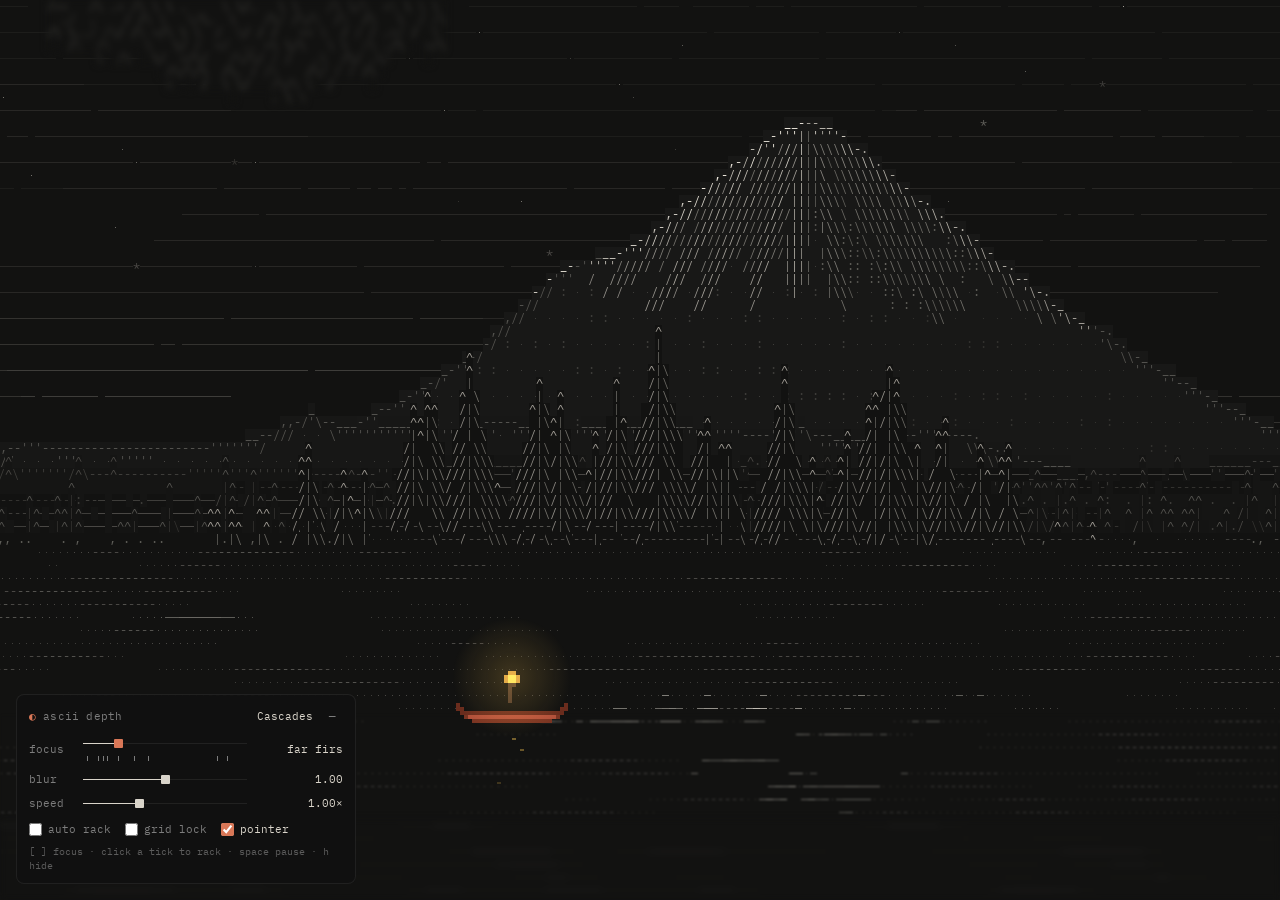
==== index.html @ dab961fb "Open on a nicer stretch of shoreline; guard history update in sandboxed frames Co-Authored-By: Claud" ====
<!doctype html>
<html lang="en">
<head>
  <meta charset="utf-8">
  <meta name="viewport" content="width=device-width, initial-scale=1, viewport-fit=cover">
  <meta name="theme-color" content="#121211">
  <title>ASCII Depth</title>
  <link rel="preconnect" href="https://fonts.googleapis.com">
  <link rel="preconnect" href="https://fonts.gstatic.com" crossorigin>
  <link href="https://fonts.googleapis.com/css2?family=IBM+Plex+Mono:wght@400;500&display=swap" rel="stylesheet">
  <link rel="stylesheet" href="styles.css">
</head>
<body>
  <main id="stage"></main>

  <!-- Plain scripts (no modules) so this also works opened straight from disk. -->
  <script src="src/noise.js"></script>
  <script src="src/engine.js"></script>
  <script src="src/scenes/pnw.js"></script>
  <script src="src/ui.js"></script>
  <script>
    // Everything is tweakable from the URL, e.g. ?focus=0.9&blur=1.5&speed=0.5&ui=0
    const q = new URLSearchParams(location.search);
    const num = (k) => (q.has(k) ? +q.get(k) : undefined);
    const flag = (k) => (q.has(k) ? q.get(k) !== '0' : undefined);

    const bg = AsciiBG.create(document.getElementById('stage'), {
      scene: AsciiBG.scenes[q.get('scene')] ? q.get('scene') : 'pnw',
      focus: num('focus'),
      blur: num('blur'),
      speed: num('speed'),
      snap: flag('snap'),
      pointer: flag('pointer'),
      autoRack: flag('rack'),
      start: num('start') ?? 40,   // open on a nice stretch of shoreline
      debug: flag('debug'),
    });

    if (q.get('ui') !== '0') AsciiBG.ui(bg);
  </script>
</body>
</html>
---- styles.css ----
:root {
  --bg: #121211;
  --panel: rgba(17, 17, 17, 0.88);
  --line: rgba(255, 255, 255, 0.07);
  --text: #d9d4ca;
  --muted: #7d7d7d;
  --accent: #d97757;
  --mono: "IBM Plex Mono", ui-monospace, SFMono-Regular, Menlo, Consolas, monospace;
}

* { box-sizing: border-box; }

html, body {
  margin: 0;
  height: 100%;
  background: var(--bg);
  color: var(--text);
  font: 12px/1.4 var(--mono);
  overflow: hidden;
}

#stage { position: fixed; inset: 0; }

/* ---------- control panel ---------- */

.ab-panel,
.ab-pill {
  position: fixed;
  left: max(16px, env(safe-area-inset-left));
  bottom: max(16px, env(safe-area-inset-bottom));
  z-index: 10;
  background: var(--panel);
  border: 1px solid var(--line);
  border-radius: 8px;
  backdrop-filter: blur(8px);
  -webkit-backdrop-filter: blur(8px);
  color: var(--text);
  font: 11px/1.4 var(--mono);
}

.ab-panel {
  width: min(340px, calc(100vw - 32px));
  padding: 10px 12px 10px;
  display: grid;
  gap: 8px;
}
.ab-panel[hidden], .ab-pill[hidden] { display: none; }

.ab-head { display: flex; align-items: center; gap: 8px; }
.ab-title { color: var(--muted); margin-right: auto; letter-spacing: 0.02em; }
.ab-scene { color: var(--text); }
.ab-title::before { content: "◐ "; color: var(--accent); }

.ab-seg { display: flex; border: 1px solid var(--line); border-radius: 5px; overflow: hidden; }
.ab-seg button,
.ab-icon,
.ab-pill {
  font: inherit;
  color: var(--muted);
  background: none;
  border: 0;
  cursor: pointer;
}
.ab-seg button { padding: 3px 9px; }
.ab-seg button + button { border-left: 1px solid var(--line); }
.ab-seg button[aria-pressed="true"] { color: var(--text); background: rgba(255, 255, 255, 0.07); }
.ab-icon { width: 22px; height: 22px; border-radius: 4px; font-size: 14px; line-height: 1; }
.ab-pill { padding: 7px 11px; }
.ab-seg button:hover, .ab-icon:hover, .ab-pill:hover { color: var(--text); }

.ab-row {
  display: grid;
  grid-template-columns: 44px 1fr 86px;
  align-items: center;
  gap: 10px;
}
.ab-row > span, .ab-row > label { color: var(--muted); }
.ab-row output { color: var(--text); text-align: right; white-space: nowrap; overflow: hidden; text-overflow: ellipsis; }

/* range: a thin rule with a square thumb, filled up to --p */
input[type="range"] {
  --p: 50%;
  -webkit-appearance: none;
  appearance: none;
  width: 100%;
  height: 16px;
  margin: 0;
  background: linear-gradient(var(--text), var(--text)) 0 50% / var(--p) 1px no-repeat,
              linear-gradient(var(--line), var(--line)) 0 50% / 100% 1px no-repeat;
  cursor: pointer;
}
input[type="range"]::-webkit-slider-thumb {
  -webkit-appearance: none;
  width: 9px; height: 9px;
  background: var(--text);
  border-radius: 1px;
}
input[type="range"]::-moz-range-thumb {
  width: 9px; height: 9px; border: 0;
  background: var(--text);
  border-radius: 1px;
}
.ab-focus input[type="range"]::-webkit-slider-thumb { background: var(--accent); }
.ab-focus input[type="range"]::-moz-range-thumb { background: var(--accent); }
input[type="range"]:focus-visible { outline: 1px solid var(--accent); outline-offset: 2px; }

.ab-track { position: relative; padding-bottom: 8px; }
.ab-ticks { position: absolute; left: 4px; right: 4px; bottom: 0; height: 8px; }
.ab-tick {
  position: absolute;
  top: 0;
  width: 9px; height: 8px;
  margin-left: -4px;
  padding: 0;
  border: 0;
  background: linear-gradient(var(--muted), var(--muted)) 50% 0 / 1px 5px no-repeat;
  cursor: pointer;
}
.ab-tick:hover { background-image: linear-gradient(var(--accent), var(--accent)); }

.ab-checks { display: flex; flex-wrap: wrap; gap: 4px 14px; padding-top: 2px; }
.ab-check { display: inline-flex; align-items: center; gap: 6px; color: var(--muted); cursor: pointer; }
.ab-check input { accent-color: var(--accent); margin: 0; }
.ab-check input:checked + span { color: var(--text); }

.ab-keys { margin: 0; color: #5c5c5c; font-size: 10px; }

@media (hover: none) { .ab-keys { display: none; } }
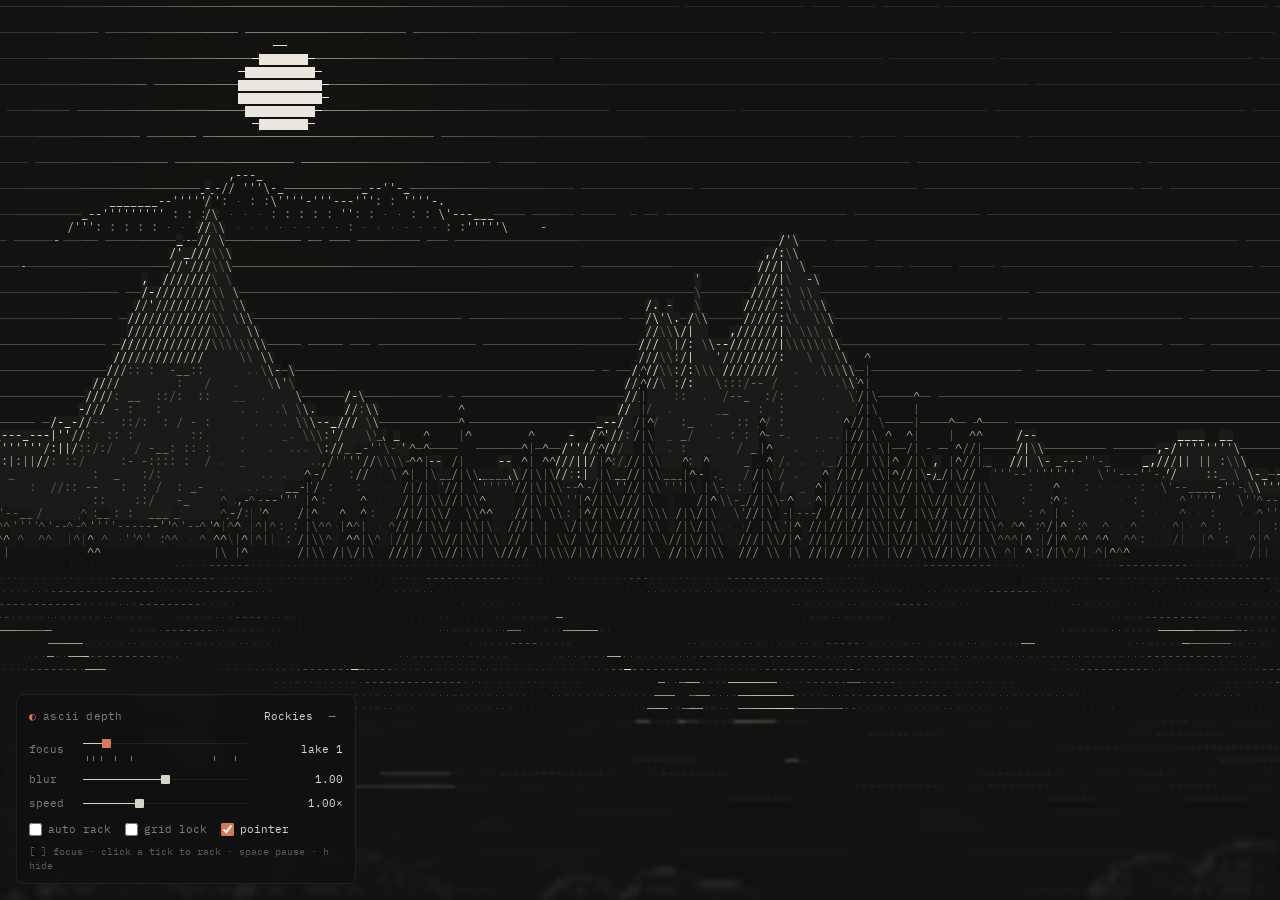
==== commit 9b3e9f94: "Switch to a daytime Canadian Rockies scene Jagged range with glaciers and tilted strata, sun and cum" ====
--- a/index.html
+++ b/index.html
@@ -16,7 +16,7 @@
   <!-- Plain scripts (no modules) so this also works opened straight from disk. -->
   <script src="src/noise.js"></script>
   <script src="src/engine.js"></script>
-  <script src="src/scenes/pnw.js"></script>
+  <script src="src/scenes/rockies.js"></script>
   <script src="src/ui.js"></script>
   <script>
     // Everything is tweakable from the URL, e.g. ?focus=0.9&blur=1.5&speed=0.5&ui=0
@@ -25,7 +25,7 @@
     const flag = (k) => (q.has(k) ? q.get(k) !== '0' : undefined);
 
     const bg = AsciiBG.create(document.getElementById('stage'), {
-      scene: AsciiBG.scenes[q.get('scene')] ? q.get('scene') : 'pnw',
+      scene: AsciiBG.scenes[q.get('scene')] ? q.get('scene') : 'rockies',
       focus: num('focus'),
       blur: num('blur'),
       speed: num('speed'),
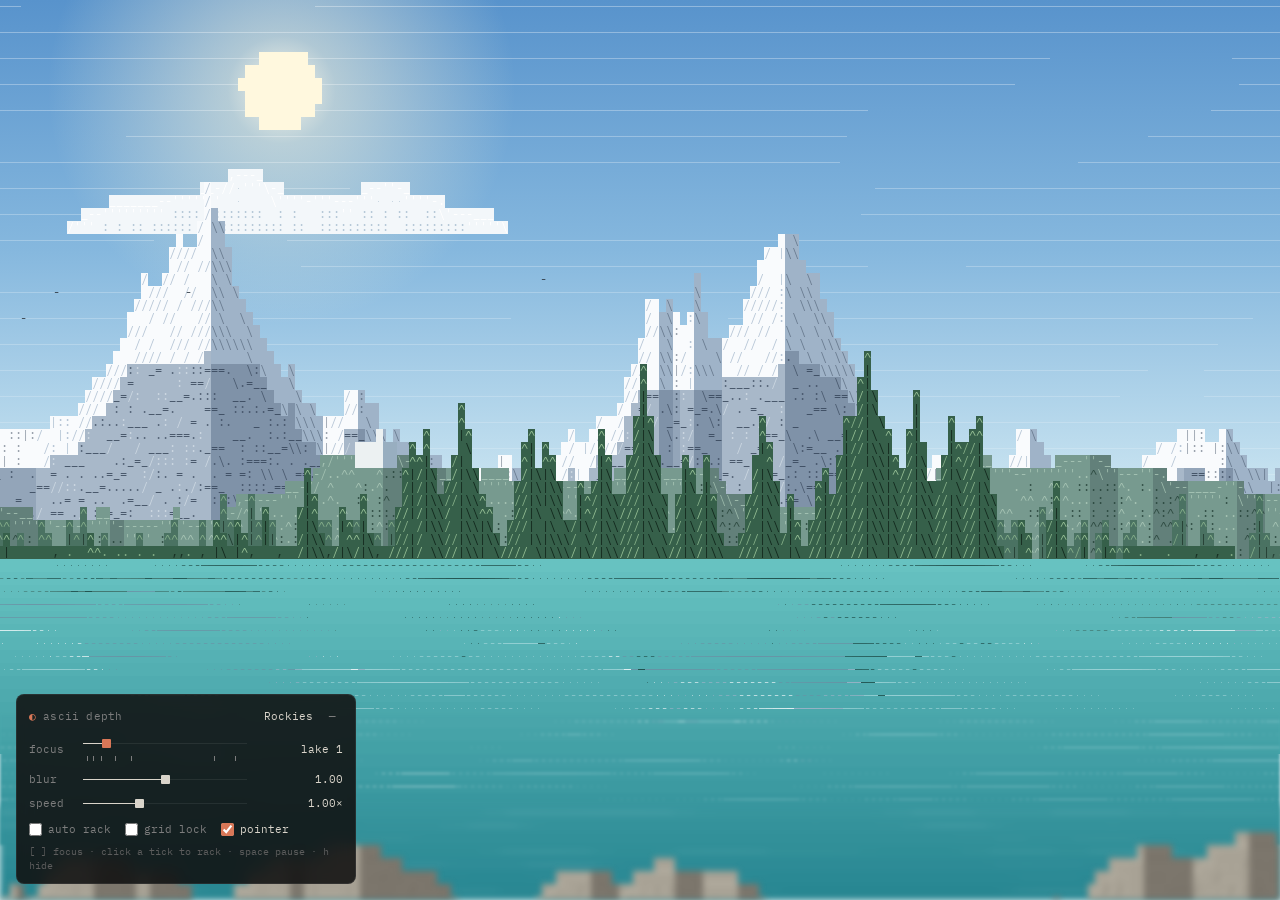
==== commit 1c1213a9: "Daytime colour: blue sky, snow, spruce green, turquoise lake Adds colour to the engine (named ink pa" ====
--- a/index.html
+++ b/index.html
@@ -3,7 +3,7 @@
 <head>
   <meta charset="utf-8">
   <meta name="viewport" content="width=device-width, initial-scale=1, viewport-fit=cover">
-  <meta name="theme-color" content="#121211">
+  <meta name="theme-color" content="#5893cc">
   <title>ASCII Depth</title>
   <link rel="preconnect" href="https://fonts.googleapis.com">
   <link rel="preconnect" href="https://fonts.gstatic.com" crossorigin>
--- a/styles.css
+++ b/styles.css
@@ -1,5 +1,5 @@
 :root {
-  --bg: #121211;
+  --bg: #5893cc;
   --panel: rgba(17, 17, 17, 0.88);
   --line: rgba(255, 255, 255, 0.07);
   --text: #d9d4ca;
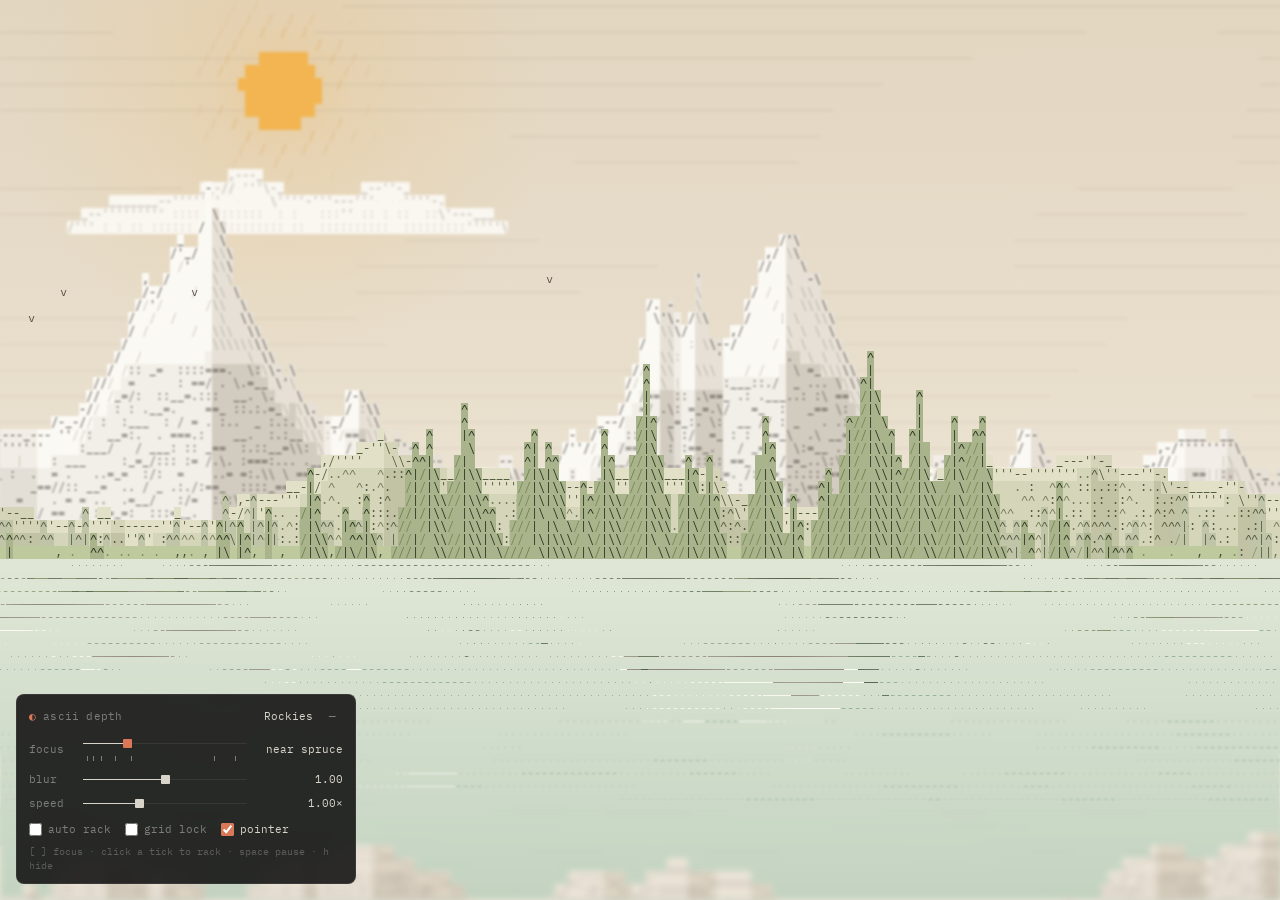
==== commit 3175e722: "Warm paper-and-ink daytime palette; stronger depth of field Colour now lives in the characters with " ====
--- a/index.html
+++ b/index.html
@@ -3,7 +3,7 @@
 <head>
   <meta charset="utf-8">
   <meta name="viewport" content="width=device-width, initial-scale=1, viewport-fit=cover">
-  <meta name="theme-color" content="#5893cc">
+  <meta name="theme-color" content="#f2ece1">
   <title>ASCII Depth</title>
   <link rel="preconnect" href="https://fonts.googleapis.com">
   <link rel="preconnect" href="https://fonts.gstatic.com" crossorigin>
--- a/styles.css
+++ b/styles.css
@@ -1,5 +1,5 @@
 :root {
-  --bg: #5893cc;
+  --bg: #f2ece1;
   --panel: rgba(17, 17, 17, 0.88);
   --line: rgba(255, 255, 255, 0.07);
   --text: #d9d4ca;
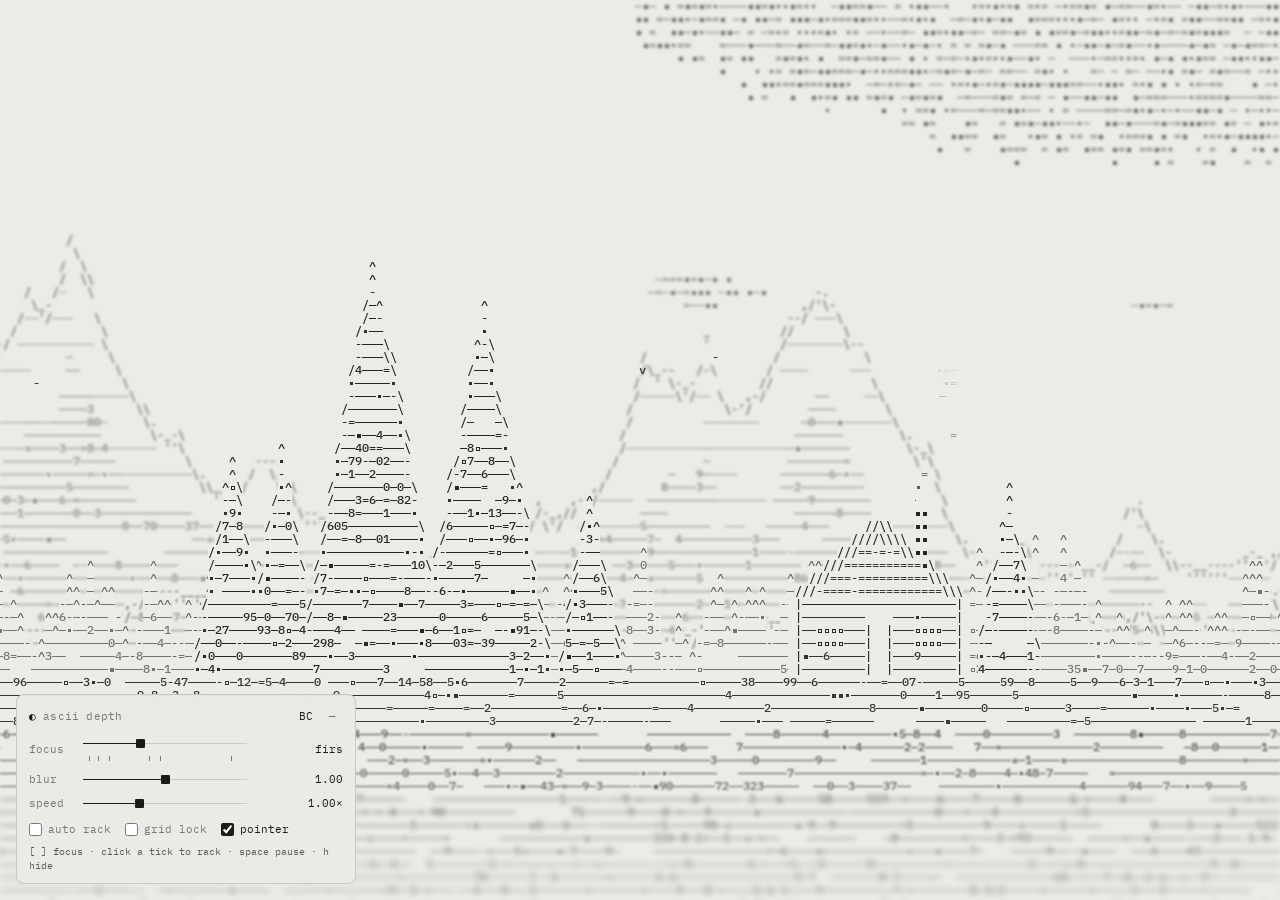
==== commit dc96387e: "BC backcountry side-scroller in two colours Replaces the Rockies scene with a ruled-ASCII side-scrol" ====
--- a/index.html
+++ b/index.html
@@ -3,7 +3,7 @@
 <head>
   <meta charset="utf-8">
   <meta name="viewport" content="width=device-width, initial-scale=1, viewport-fit=cover">
-  <meta name="theme-color" content="#f2ece1">
+  <meta name="theme-color" content="#ecebe7">
   <title>ASCII Depth</title>
   <link rel="preconnect" href="https://fonts.googleapis.com">
   <link rel="preconnect" href="https://fonts.gstatic.com" crossorigin>
@@ -16,7 +16,7 @@
   <!-- Plain scripts (no modules) so this also works opened straight from disk. -->
   <script src="src/noise.js"></script>
   <script src="src/engine.js"></script>
-  <script src="src/scenes/rockies.js"></script>
+  <script src="src/scenes/bc.js"></script>
   <script src="src/ui.js"></script>
   <script>
     // Everything is tweakable from the URL, e.g. ?focus=0.9&blur=1.5&speed=0.5&ui=0
@@ -25,14 +25,14 @@
     const flag = (k) => (q.has(k) ? q.get(k) !== '0' : undefined);
 
     const bg = AsciiBG.create(document.getElementById('stage'), {
-      scene: AsciiBG.scenes[q.get('scene')] ? q.get('scene') : 'rockies',
+      scene: AsciiBG.scenes[q.get('scene')] ? q.get('scene') : 'bc',
       focus: num('focus'),
       blur: num('blur'),
       speed: num('speed'),
       snap: flag('snap'),
       pointer: flag('pointer'),
       autoRack: flag('rack'),
-      start: num('start') ?? 40,   // open on a nice stretch of shoreline
+      start: num('start') ?? 215,  // open with a cabin in view
       debug: flag('debug'),
     });
 
--- a/styles.css
+++ b/styles.css
@@ -1,10 +1,13 @@
 :root {
-  --bg: #f2ece1;
-  --panel: rgba(17, 17, 17, 0.88);
-  --line: rgba(255, 255, 255, 0.07);
-  --text: #d9d4ca;
-  --muted: #7d7d7d;
-  --accent: #d97757;
+  /* two colours, same as the scene: paper and ink */
+  --paper: #ecebe7;
+  --ink: #1c1b19;
+  --bg: var(--paper);
+  --panel: rgba(236, 235, 231, 0.92);
+  --line: rgba(28, 27, 25, 0.16);
+  --text: var(--ink);
+  --muted: rgba(28, 27, 25, 0.55);
+  --accent: var(--ink);
   --mono: "IBM Plex Mono", ui-monospace, SFMono-Regular, Menlo, Consolas, monospace;
 }
 
@@ -63,7 +66,7 @@
 }
 .ab-seg button { padding: 3px 9px; }
 .ab-seg button + button { border-left: 1px solid var(--line); }
-.ab-seg button[aria-pressed="true"] { color: var(--text); background: rgba(255, 255, 255, 0.07); }
+.ab-seg button[aria-pressed="true"] { color: var(--text); background: var(--line); }
 .ab-icon { width: 22px; height: 22px; border-radius: 4px; font-size: 14px; line-height: 1; }
 .ab-pill { padding: 7px 11px; }
 .ab-seg button:hover, .ab-icon:hover, .ab-pill:hover { color: var(--text); }
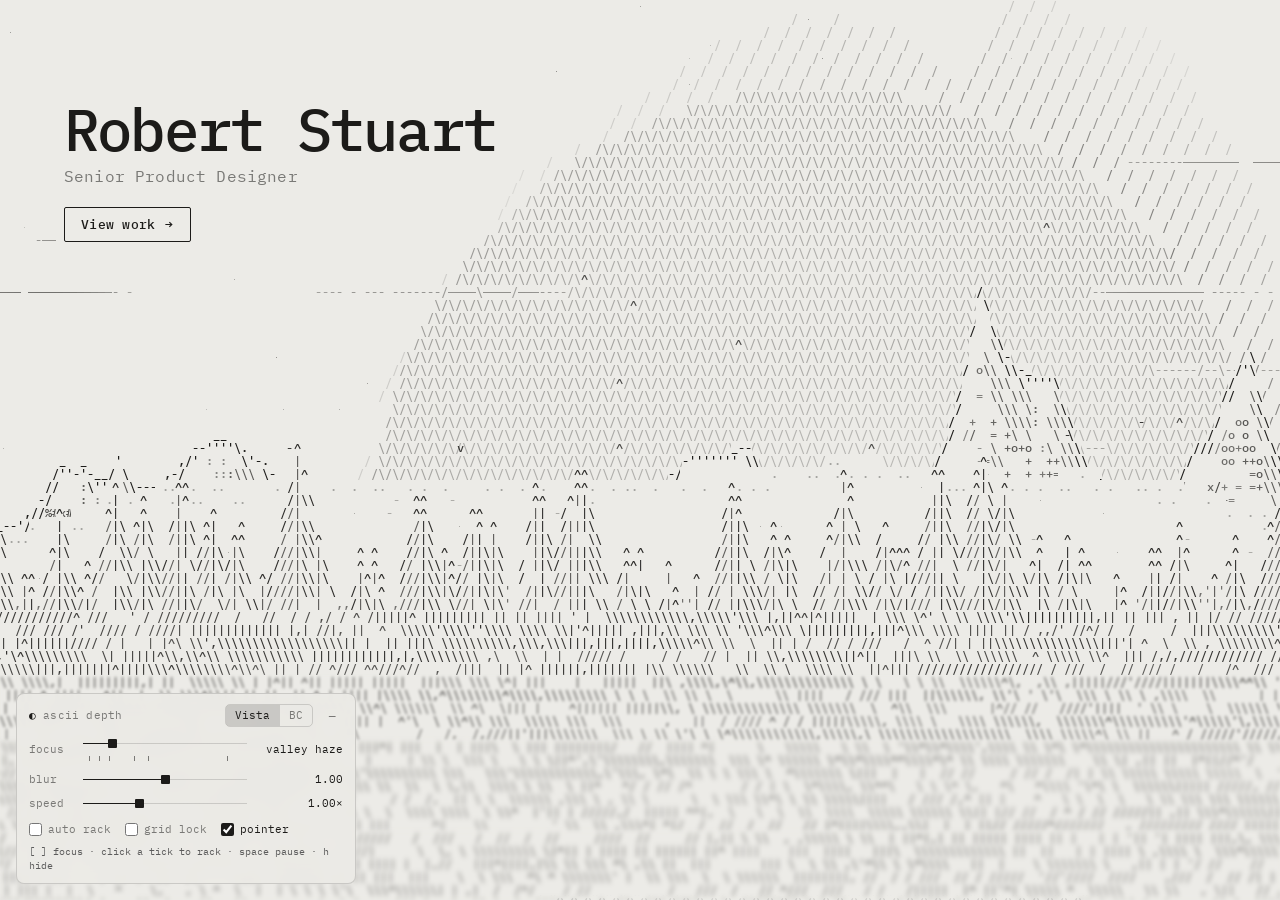
==== commit 03b8f193: "Epic Vista scene with the mrrobertstuart.com header New default scene: a giant knitted sun with hatc" ====
--- a/index.html
+++ b/index.html
@@ -4,18 +4,25 @@
   <meta charset="utf-8">
   <meta name="viewport" content="width=device-width, initial-scale=1, viewport-fit=cover">
   <meta name="theme-color" content="#ecebe7">
-  <title>ASCII Depth</title>
+  <title>Robert Stuart</title>
   <link rel="preconnect" href="https://fonts.googleapis.com">
   <link rel="preconnect" href="https://fonts.gstatic.com" crossorigin>
   <link href="https://fonts.googleapis.com/css2?family=IBM+Plex+Mono:wght@400;500&display=swap" rel="stylesheet">
   <link rel="stylesheet" href="styles.css">
 </head>
 <body>
-  <main id="stage"></main>
+  <main id="stage" aria-hidden="true"></main>
+
+  <header class="hero">
+    <h1 class="hero-name">Robert Stuart</h1>
+    <p class="hero-title">Senior Product Designer</p>
+    <a class="hero-cta" href="https://www.mrrobertstuart.com/#work">View work <span aria-hidden="true">→</span></a>
+  </header>
 
   <!-- Plain scripts (no modules) so this also works opened straight from disk. -->
   <script src="src/noise.js"></script>
   <script src="src/engine.js"></script>
+  <script src="src/scenes/vista.js"></script>
   <script src="src/scenes/bc.js"></script>
   <script src="src/ui.js"></script>
   <script>
@@ -25,14 +32,14 @@
     const flag = (k) => (q.has(k) ? q.get(k) !== '0' : undefined);
 
     const bg = AsciiBG.create(document.getElementById('stage'), {
-      scene: AsciiBG.scenes[q.get('scene')] ? q.get('scene') : 'bc',
+      scene: AsciiBG.scenes[q.get('scene')] ? q.get('scene') : 'vista',
       focus: num('focus'),
       blur: num('blur'),
       speed: num('speed'),
       snap: flag('snap'),
       pointer: flag('pointer'),
       autoRack: flag('rack'),
-      start: num('start') ?? 215,  // open with a cabin in view
+      start: num('start') ?? 215,  // skip ahead (in BC, this opens with a cabin in view)
       debug: flag('debug'),
     });
 
--- a/styles.css
+++ b/styles.css
@@ -129,3 +129,60 @@
 .ab-keys { margin: 0; color: #5c5c5c; font-size: 10px; }
 
 @media (hover: none) { .ab-keys { display: none; } }
+
+/* ---------- header over the sky ---------- */
+
+.hero {
+  position: fixed;
+  z-index: 5;
+  top: clamp(28px, 11vh, 120px);
+  left: max(16px, env(safe-area-inset-left), 5vw);
+  display: grid;
+  justify-items: start;
+  gap: 6px;
+  max-width: min(520px, calc(100vw - 32px));
+  color: var(--ink);
+  font-family: var(--mono);
+}
+/* a soft wash of paper behind the text, so it reads over any part of the scene */
+.hero::before {
+  content: "";
+  position: absolute;
+  inset: -48px -72px -40px -48px;
+  z-index: -1;
+  background: radial-gradient(closest-side, var(--paper) 55%, rgba(236, 235, 231, 0));
+  pointer-events: none;
+}
+.hero-name {
+  margin: 0;
+  font-size: clamp(30px, 4.6vw, 60px);
+  font-weight: 500;
+  line-height: 1.02;
+  letter-spacing: -0.03em;
+  text-wrap: balance;
+}
+.hero-title {
+  margin: 0 0 14px;
+  font-size: clamp(13px, 1.25vw, 16px);
+  color: var(--muted);
+  letter-spacing: 0.01em;
+}
+.hero-cta {
+  display: inline-flex;
+  align-items: center;
+  gap: 10px;
+  padding: 10px 16px;
+  border: 1px solid var(--ink);
+  border-radius: 2px;
+  background: var(--paper);
+  color: var(--ink);
+  font: 500 13px/1 var(--mono);
+  text-decoration: none;
+  letter-spacing: 0.02em;
+  transition: background-color 0.15s, color 0.15s;
+}
+.hero-cta span { transition: transform 0.15s; }
+.hero-cta:hover { background: var(--ink); color: var(--paper); }
+.hero-cta:hover span { transform: translateX(3px); }
+.hero-cta:focus-visible { outline: 2px solid var(--ink); outline-offset: 3px; }
+@media (prefers-reduced-motion: reduce) { .hero-cta, .hero-cta span { transition: none; } }
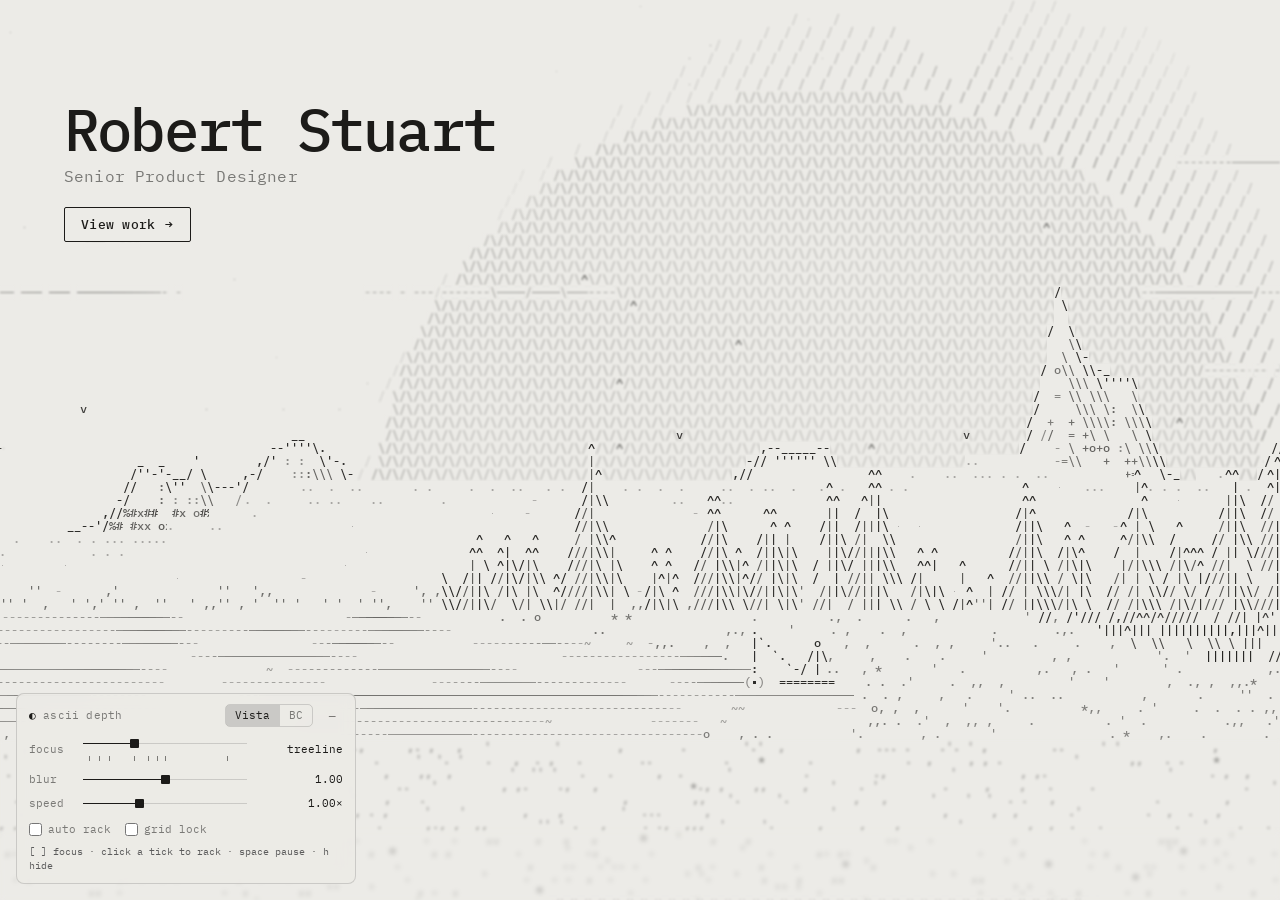
==== commit d525187c: "Journey through the Vista: cabin, lake with a fisher, river with a tuber The Vista scene now follows" ====
--- a/index.html
+++ b/index.html
@@ -37,9 +37,8 @@
       blur: num('blur'),
       speed: num('speed'),
       snap: flag('snap'),
-      pointer: flag('pointer'),
       autoRack: flag('rack'),
-      start: num('start') ?? 215,  // skip ahead (in BC, this opens with a cabin in view)
+      start: num('start'),
       debug: flag('debug'),
     });
 
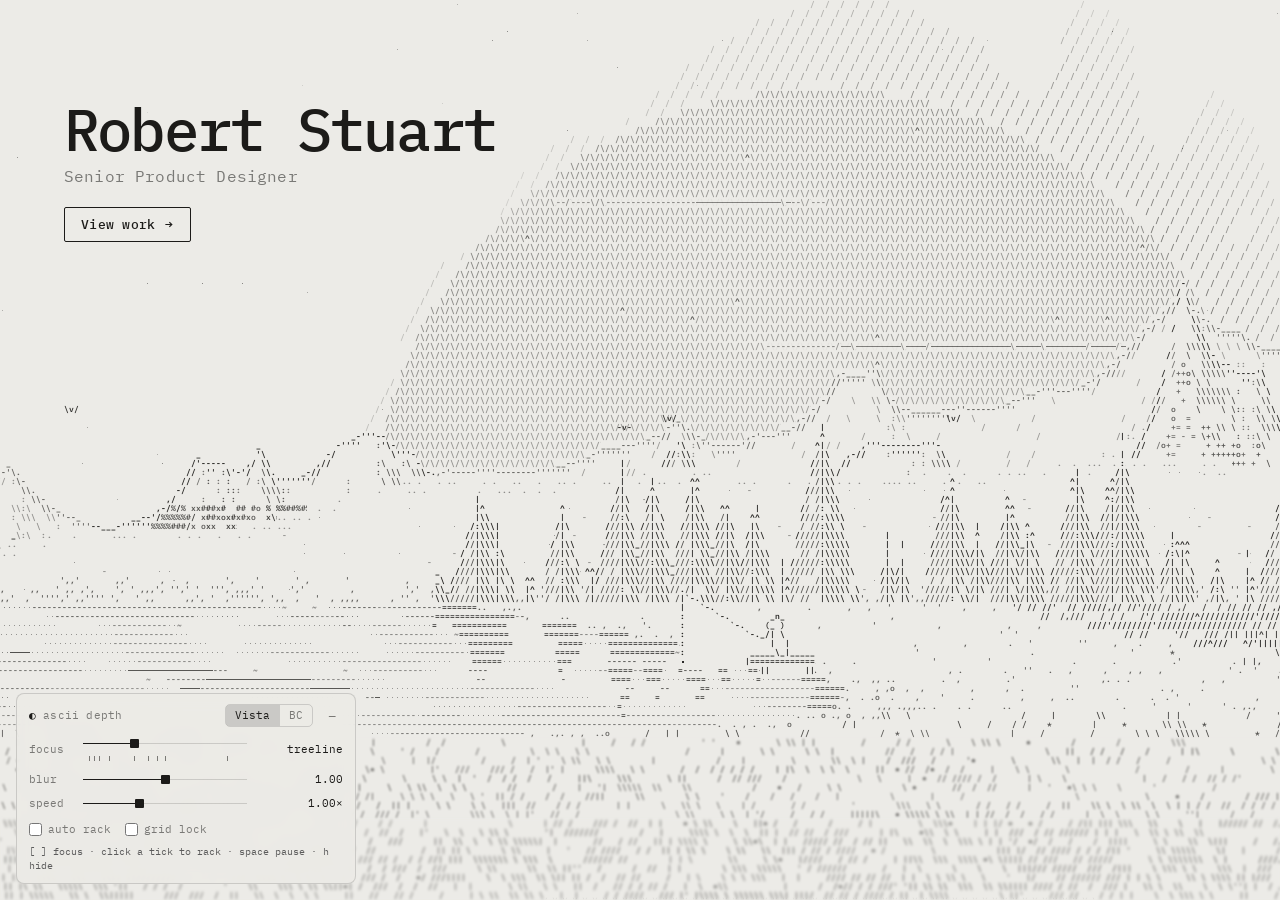
==== commit 69d9b4aa: "Zoom out the Vista for detail: 8px type, richer mountains, cabin and lake Vista now renders at 8px (" ====
--- a/index.html
+++ b/index.html
@@ -7,7 +7,7 @@
   <title>Robert Stuart</title>
   <link rel="preconnect" href="https://fonts.googleapis.com">
   <link rel="preconnect" href="https://fonts.gstatic.com" crossorigin>
-  <link href="https://fonts.googleapis.com/css2?family=IBM+Plex+Mono:wght@400;500&display=swap" rel="stylesheet">
+  <link href="https://fonts.googleapis.com/css2?family=IBM+Plex+Mono:wght@400;500;600&display=swap" rel="stylesheet">
   <link rel="stylesheet" href="styles.css">
 </head>
 <body>
